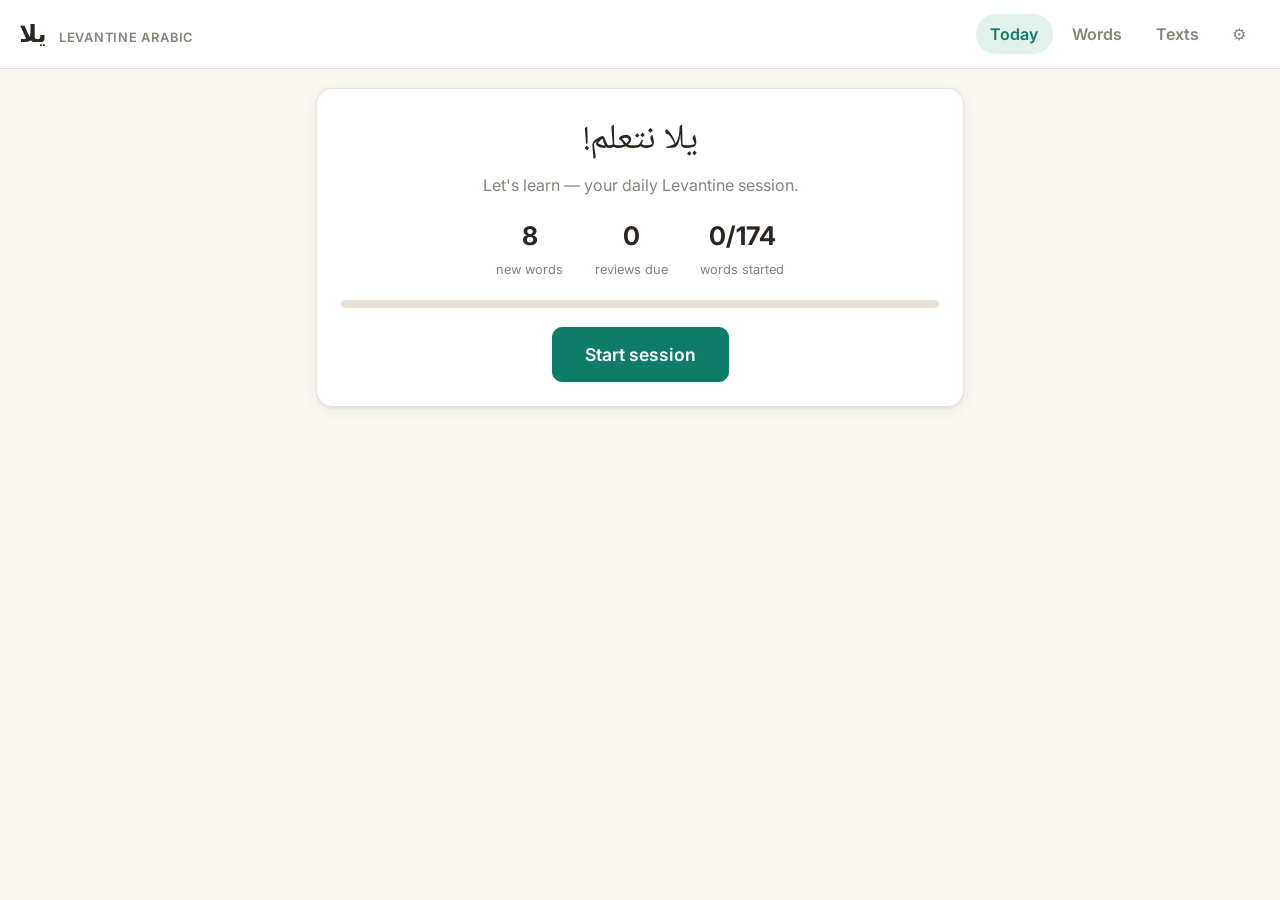
==== index.html @ b0783ee7 "Levantine Arabic learning app: daily words, flashcards, listening texts A dependency-free static web" ====
<!DOCTYPE html>
<html lang="en">
<head>
  <meta charset="UTF-8">
  <meta name="viewport" content="width=device-width, initial-scale=1.0">
  <title>Yalla — Levantine Arabic</title>
  <link rel="preconnect" href="https://fonts.googleapis.com">
  <link rel="preconnect" href="https://fonts.gstatic.com" crossorigin>
  <link href="https://fonts.googleapis.com/css2?family=Noto+Naskh+Arabic:wght@400;600&family=Inter:wght@400;500;600;700&display=swap" rel="stylesheet">
  <link rel="stylesheet" href="style.css">
</head>
<body>
  <header class="topbar">
    <h1 class="logo">يلا <span class="logo-sub">Levantine Arabic</span></h1>
    <nav class="tabs" id="tabs">
      <button class="tab active" data-tab="today">Today</button>
      <button class="tab" data-tab="words">Words</button>
      <button class="tab" data-tab="texts">Texts</button>
      <button class="tab" data-tab="settings">⚙</button>
    </nav>
  </header>

  <main id="main">
    <!-- TODAY -->
    <section id="view-today" class="view active">
      <div id="today-summary"></div>
      <div id="session" class="hidden"></div>
    </section>

    <!-- WORDS -->
    <section id="view-words" class="view">
      <div class="words-controls">
        <input type="search" id="word-search" placeholder="Search words… (Arabic or English)">
        <select id="cat-filter"></select>
      </div>
      <div id="word-list"></div>
    </section>

    <!-- TEXTS -->
    <section id="view-texts" class="view">
      <div id="text-list"></div>
      <div id="text-view" class="hidden"></div>
    </section>

    <!-- SETTINGS -->
    <section id="view-settings" class="view">
      <h2>Settings</h2>
      <div class="setting-row">
        <label for="set-newperday">New words per day</label>
        <select id="set-newperday">
          <option value="4">4</option>
          <option value="8" selected>8</option>
          <option value="12">12</option>
        </select>
      </div>
      <div class="setting-row">
        <label for="set-translit">Show transliteration</label>
        <input type="checkbox" id="set-translit" checked>
      </div>
      <div class="setting-row">
        <label for="set-rate">Speech speed</label>
        <input type="range" id="set-rate" min="0.5" max="1.2" step="0.1" value="0.8">
        <span id="rate-label">0.8×</span>
      </div>
      <div class="setting-row">
        <label>Progress</label>
        <button id="btn-reset" class="btn danger">Reset all progress</button>
      </div>
      <p class="about">
        Vocabulary and texts are in Levantine Arabic (شامي). Definitions and word
        audio come from open knowledge sources:
        <a href="https://en.wiktionary.org" target="_blank" rel="noopener">Wiktionary</a> and
        <a href="https://commons.wikimedia.org" target="_blank" rel="noopener">Wikimedia Commons</a>
        (Lingua Libre recordings by native speakers, CC&nbsp;BY&#8209;SA). Sentence audio uses your
        browser's text-to-speech, which is Modern Standard Arabic flavoured — use it as an
        approximation and prefer the native recordings on single words when offered.
      </p>
    </section>
  </main>

  <!-- Wiktionary modal -->
  <div id="modal" class="modal hidden">
    <div class="modal-box">
      <div class="modal-head">
        <h3 id="modal-title" dir="rtl"></h3>
        <button id="modal-close" class="btn ghost">✕</button>
      </div>
      <div id="modal-body">Loading…</div>
      <a id="modal-link" href="#" target="_blank" rel="noopener" class="wik-link">Open on Wiktionary ↗</a>
    </div>
  </div>

  <script src="data.js"></script>
  <script src="app.js"></script>
</body>
</html>
---- style.css ----
/* Yalla — Levantine Arabic learner */

:root {
  --bg: #faf7f2;
  --card: #ffffff;
  --ink: #2b2620;
  --muted: #8a8177;
  --line: #e8e1d6;
  --accent: #0e7c66;
  --accent-ink: #ffffff;
  --accent-soft: #e2f1ec;
  --danger: #b4432f;
  --gold: #c99a2e;
  --shadow: 0 1px 3px rgba(43, 38, 32, .08), 0 4px 16px rgba(43, 38, 32, .06);
}
@media (prefers-color-scheme: dark) {
  :root {
    --bg: #191714;
    --card: #23201c;
    --ink: #ece7de;
    --muted: #9a9187;
    --line: #363028;
    --accent: #34a58b;
    --accent-ink: #10201b;
    --accent-soft: #24352f;
    --gold: #d9b45a;
    --shadow: 0 1px 3px rgba(0, 0, 0, .4);
  }
}

* { box-sizing: border-box; margin: 0; padding: 0; }
html { -webkit-text-size-adjust: 100%; }
body {
  font-family: "Inter", system-ui, sans-serif;
  background: var(--bg);
  color: var(--ink);
  line-height: 1.55;
  min-height: 100vh;
}
[dir="rtl"], .fc-ar, .w-ar, .line-ar, .hero-ar, .text-title-ar {
  font-family: "Noto Naskh Arabic", "Geeza Pro", "Amiri", serif;
}

a { color: var(--accent); }
.hidden { display: none !important; }
.muted { color: var(--muted); }

/* ——— Layout ——— */
.topbar {
  display: flex;
  align-items: center;
  justify-content: space-between;
  flex-wrap: wrap;
  gap: .5rem;
  padding: .9rem 1.2rem;
  border-bottom: 1px solid var(--line);
  background: var(--card);
  position: sticky;
  top: 0;
  z-index: 10;
}
.logo { font-size: 1.5rem; font-weight: 600; }
.logo-sub {
  font-family: "Inter", sans-serif;
  font-size: .8rem;
  font-weight: 600;
  color: var(--muted);
  letter-spacing: .06em;
  text-transform: uppercase;
  margin-inline-start: .4rem;
}
main { max-width: 680px; margin: 0 auto; padding: 1.2rem 1rem 4rem; }
.view { display: none; }
.view.active { display: block; }

/* ——— Tabs ——— */
.tabs { display: flex; gap: .3rem; }
.tab {
  border: none;
  background: transparent;
  color: var(--muted);
  font: inherit;
  font-weight: 600;
  padding: .45rem .9rem;
  border-radius: 999px;
  cursor: pointer;
}
.tab.active { background: var(--accent-soft); color: var(--accent); }

/* ——— Buttons ——— */
.btn {
  font: inherit;
  font-weight: 600;
  border: 1px solid var(--line);
  background: var(--card);
  color: var(--ink);
  border-radius: 10px;
  padding: .5rem 1rem;
  cursor: pointer;
  transition: transform .06s;
}
.btn:active { transform: scale(.97); }
.btn.primary { background: var(--accent); border-color: var(--accent); color: var(--accent-ink); }
.btn.big { font-size: 1.1rem; padding: .8rem 2rem; }
.btn.ghost { background: transparent; }
.btn.small { padding: .3rem .6rem; font-size: .85rem; }
.btn.danger { color: var(--danger); border-color: var(--danger); background: transparent; }
.btn.audio { border-radius: 999px; }
.btn.audio.playing { background: var(--accent-soft); border-color: var(--accent); }
.btn.audio.native { box-shadow: 0 0 0 2px var(--gold) inset; } /* real speaker recording */

/* ——— Cards ——— */
.card {
  background: var(--card);
  border: 1px solid var(--line);
  border-radius: 16px;
  box-shadow: var(--shadow);
  padding: 1.5rem;
}
.hero { text-align: center; }
.hero-ar { font-size: 2.2rem; margin-bottom: .3rem; }
.stats { display: flex; justify-content: center; gap: 2rem; margin: 1.2rem 0; }
.stat b { font-size: 1.6rem; display: block; }
.stat span { font-size: .8rem; color: var(--muted); }
.progressbar {
  height: 8px;
  background: var(--line);
  border-radius: 999px;
  overflow: hidden;
  margin-bottom: 1.2rem;
}
.progressbar > div { height: 100%; background: var(--accent); border-radius: 999px; }
.progressbar.slim { height: 5px; flex: 1; margin: 0; }
.done-msg { font-size: 1.05rem; }

/* ——— Flashcards ——— */
.session-top { display: flex; align-items: center; gap: .8rem; margin-bottom: 1rem; }
.flashcard { text-align: center; display: flex; flex-direction: column; align-items: center; gap: 1rem; }
.badge {
  font-size: .72rem;
  font-weight: 700;
  letter-spacing: .05em;
  text-transform: uppercase;
  color: var(--gold);
}
.badge.review { color: var(--accent); }
.fc-ar { font-size: 3rem; line-height: 1.4; }
.fc-tr { font-size: 1.15rem; color: var(--muted); font-style: italic; }
.fc-en { font-size: 1.25rem; font-weight: 600; margin-top: .2rem; }
.grade { display: flex; gap: .6rem; }
.grade .btn { min-width: 88px; }
.grade-again { color: var(--danger); }
.grade-good { color: var(--accent); }
.grade-easy { color: var(--gold); }

/* ——— Words list ——— */
.words-controls { display: flex; gap: .6rem; margin-bottom: 1rem; }
.words-controls input[type="search"] {
  flex: 1;
  font: inherit;
  padding: .55rem .8rem;
  border: 1px solid var(--line);
  border-radius: 10px;
  background: var(--card);
  color: var(--ink);
}
.words-controls select {
  font: inherit;
  border: 1px solid var(--line);
  border-radius: 10px;
  background: var(--card);
  color: var(--ink);
  padding: .55rem;
}
.cat-head { margin: 1.2rem 0 .4rem; font-size: .85rem; text-transform: uppercase; letter-spacing: .07em; color: var(--muted); }
.word-row {
  display: flex;
  align-items: center;
  gap: .7rem;
  padding: .5rem .6rem;
  border-bottom: 1px solid var(--line);
}
.word-main { flex: 1; display: flex; flex-wrap: wrap; align-items: baseline; gap: .2rem .7rem; }
.w-ar { font-size: 1.35rem; }
.w-tr { color: var(--muted); font-style: italic; font-size: .9rem; }
.w-en { font-size: .95rem; }
.w-box { color: var(--accent); font-size: .6rem; letter-spacing: .15em; min-width: 3.2em; text-align: end; }

/* ——— Texts ——— */
#text-list { display: grid; gap: .8rem; }
.text-card {
  display: flex;
  align-items: baseline;
  gap: .8rem;
  text-align: start;
  cursor: pointer;
  font: inherit;
  color: var(--ink);
  padding: 1.1rem 1.3rem;
}
.text-level {
  font-size: .72rem;
  font-weight: 700;
  color: var(--accent);
  background: var(--accent-soft);
  border-radius: 6px;
  padding: .15rem .45rem;
}
.text-title-ar { font-size: 1.4rem; }
.text-title-en { color: var(--muted); font-size: .9rem; margin-inline-start: auto; }

.text-head { display: flex; align-items: center; gap: .8rem; margin-bottom: .8rem; }
.text-head h2 { font-size: 1.5rem; flex: 1; text-align: center; }
.text-toolbar {
  display: flex;
  flex-wrap: wrap;
  align-items: center;
  gap: 1rem;
  padding: .8rem 0;
}
.toggle { display: flex; align-items: center; gap: .4rem; font-size: .9rem; color: var(--muted); cursor: pointer; }
.listen-hint { font-size: .85rem; margin-bottom: .8rem; }

.lines { display: grid; gap: .5rem; }
.line {
  display: flex;
  gap: .8rem;
  align-items: flex-start;
  background: var(--card);
  border: 1px solid var(--line);
  border-radius: 12px;
  padding: .7rem .9rem;
}
.line.current { border-color: var(--accent); box-shadow: 0 0 0 1px var(--accent); }
.line-body { flex: 1; }
.line-ar { font-size: 1.35rem; line-height: 1.9; cursor: pointer; transition: filter .25s; }
.line-ar.veiled { filter: blur(9px); user-select: none; }
.line-sp { color: var(--accent); font-weight: 600; }
.line-en { color: var(--muted); font-size: .92rem; margin-top: .15rem; }

/* ——— Settings ——— */
#view-settings h2 { margin-bottom: 1rem; }
.setting-row {
  display: flex;
  align-items: center;
  gap: 1rem;
  padding: .8rem 0;
  border-bottom: 1px solid var(--line);
}
.setting-row label:first-child { flex: 1; font-weight: 600; }
.setting-row select, .setting-row input[type="range"] { font: inherit; }
.about { margin-top: 1.5rem; font-size: .88rem; color: var(--muted); }

/* ——— Modal ——— */
.modal {
  position: fixed;
  inset: 0;
  background: rgba(0, 0, 0, .45);
  display: flex;
  align-items: center;
  justify-content: center;
  padding: 1rem;
  z-index: 50;
}
.modal-box {
  background: var(--card);
  border-radius: 16px;
  max-width: 480px;
  width: 100%;
  max-height: 80vh;
  overflow-y: auto;
  padding: 1.3rem;
  box-shadow: var(--shadow);
}
.modal-head { display: flex; justify-content: space-between; align-items: center; margin-bottom: .8rem; }
.modal-head h3 { font-size: 1.8rem; }
.wik-section { margin-bottom: 1rem; }
.wik-section h4 { font-size: .8rem; text-transform: uppercase; letter-spacing: .06em; color: var(--muted); margin-bottom: .3rem; }
.wik-section ol { padding-inline-start: 1.3rem; }
.wik-link { display: inline-block; margin-top: .4rem; font-size: .9rem; }

@media (max-width: 480px) {
  .fc-ar { font-size: 2.4rem; }
  .stats { gap: 1.2rem; }
  .text-title-en { display: none; }
}
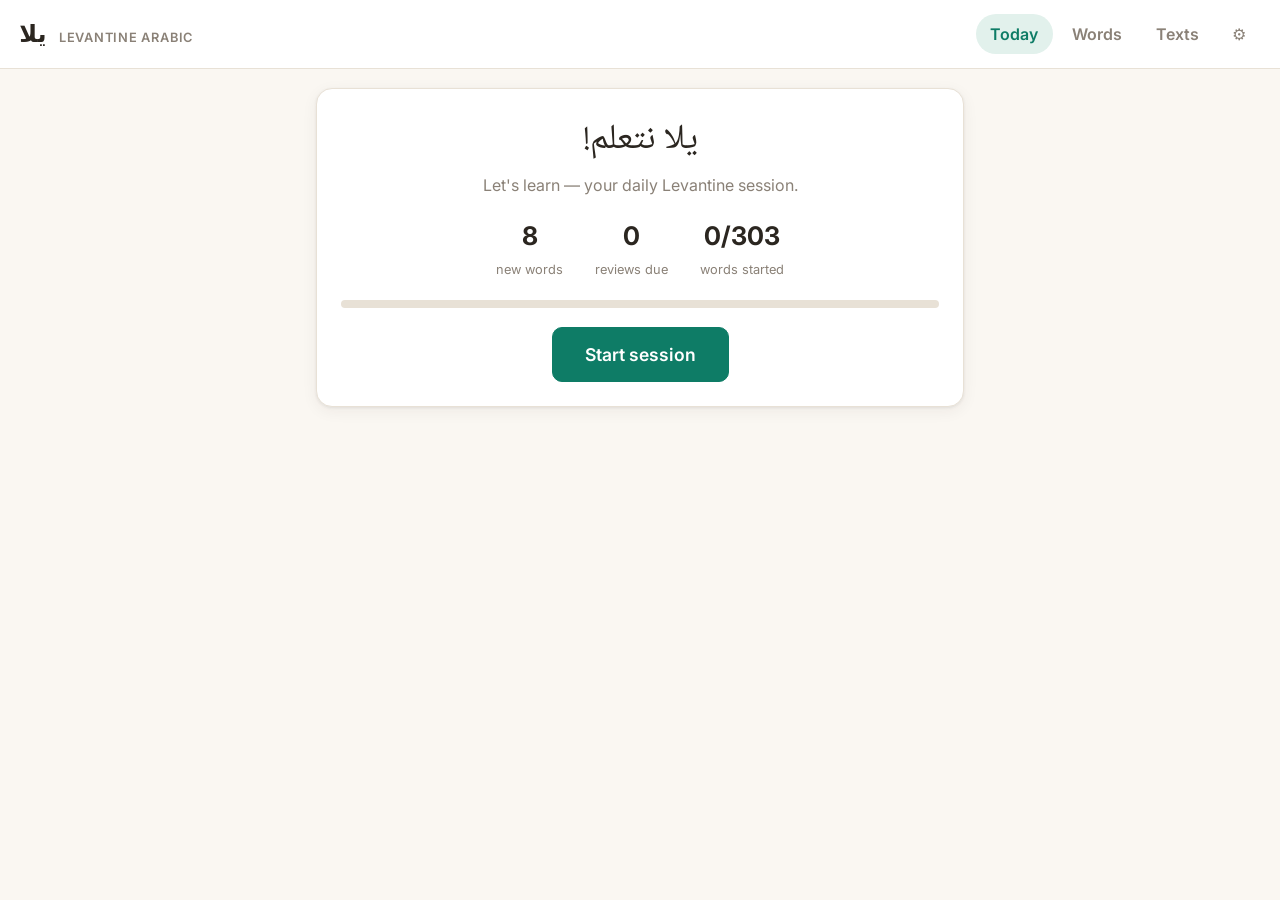
==== commit a4abeb65: "Play native recordings in the app Word audio now comes from audio/, chosen at build time, instead of" ====
--- a/index.html
+++ b/index.html
@@ -58,6 +58,16 @@
         <input type="checkbox" id="set-translit" checked>
       </div>
       <div class="setting-row">
+        <label for="set-voice">Arabic voice</label>
+        <select id="set-voice"></select>
+        <button id="btn-testvoice" class="btn small">▶ Test</button>
+      </div>
+      <p id="voice-hint" class="voice-hint"></p>
+      <div class="setting-row">
+        <label for="set-urbanqaf">Speak ق as hamza (urban pronunciation)</label>
+        <input type="checkbox" id="set-urbanqaf" checked>
+      </div>
+      <div class="setting-row">
         <label for="set-rate">Speech speed</label>
         <input type="range" id="set-rate" min="0.5" max="1.2" step="0.1" value="0.8">
         <span id="rate-label">0.8×</span>
@@ -67,14 +77,16 @@
         <button id="btn-reset" class="btn danger">Reset all progress</button>
       </div>
       <p class="about">
-        Vocabulary and texts are in Levantine Arabic (شامي). Definitions and word
-        audio come from open knowledge sources:
-        <a href="https://en.wiktionary.org" target="_blank" rel="noopener">Wiktionary</a> and
-        <a href="https://commons.wikimedia.org" target="_blank" rel="noopener">Wikimedia Commons</a>
-        (Lingua Libre recordings by native speakers, CC&nbsp;BY&#8209;SA). Sentence audio uses your
-        browser's text-to-speech, which is Modern Standard Arabic flavoured — use it as an
-        approximation and prefer the native recordings on single words when offered.
+        Vocabulary and texts are in Levantine Arabic (شامي). Definitions come from
+        <a href="https://en.wiktionary.org" target="_blank" rel="noopener">Wiktionary</a>.
+        Words with a recording play a real speaker; the rest, and every sentence, use your
+        browser's text-to-speech, which is Modern Standard Arabic flavoured — treat it as an
+        approximation. The app respells dialect words before speaking them (so مرحبا isn't
+        read with classical nunation) and can read ق as a hamza, the urban Levantine way.
+        If your system has regional Arabic voices (Microsoft Edge ships ar&#8209;LB /
+        ar&#8209;SY / ar&#8209;JO ones), pick one above — they sound much closer to the dialect.
       </p>
+      <div id="credits" class="credits"></div>
     </section>
   </main>
 
--- a/style.css
+++ b/style.css
@@ -249,6 +249,8 @@
 }
 .setting-row label:first-child { flex: 1; font-weight: 600; }
 .setting-row select, .setting-row input[type="range"] { font: inherit; }
+.voice-hint { font-size: .82rem; color: var(--muted); padding: .5rem 0; }
+.voice-hint.warn { color: var(--danger); }
 .about { margin-top: 1.5rem; font-size: .88rem; color: var(--muted); }
 
 /* ——— Modal ——— */
@@ -284,3 +286,13 @@
   .stats { gap: 1.2rem; }
   .text-title-en { display: none; }
 }
+
+/* Speaker credits in Settings — CC BY-SA requires naming them. */
+.credits {
+  margin-top: 1.5rem;
+  padding-top: 1rem;
+  border-top: 1px solid var(--line);
+}
+.credits h3 { font-size: .95rem; margin: 0 0 .4rem; }
+.credits p { margin: 0; font-size: .85rem; line-height: 1.6; }
+.credits b { font-weight: 600; }
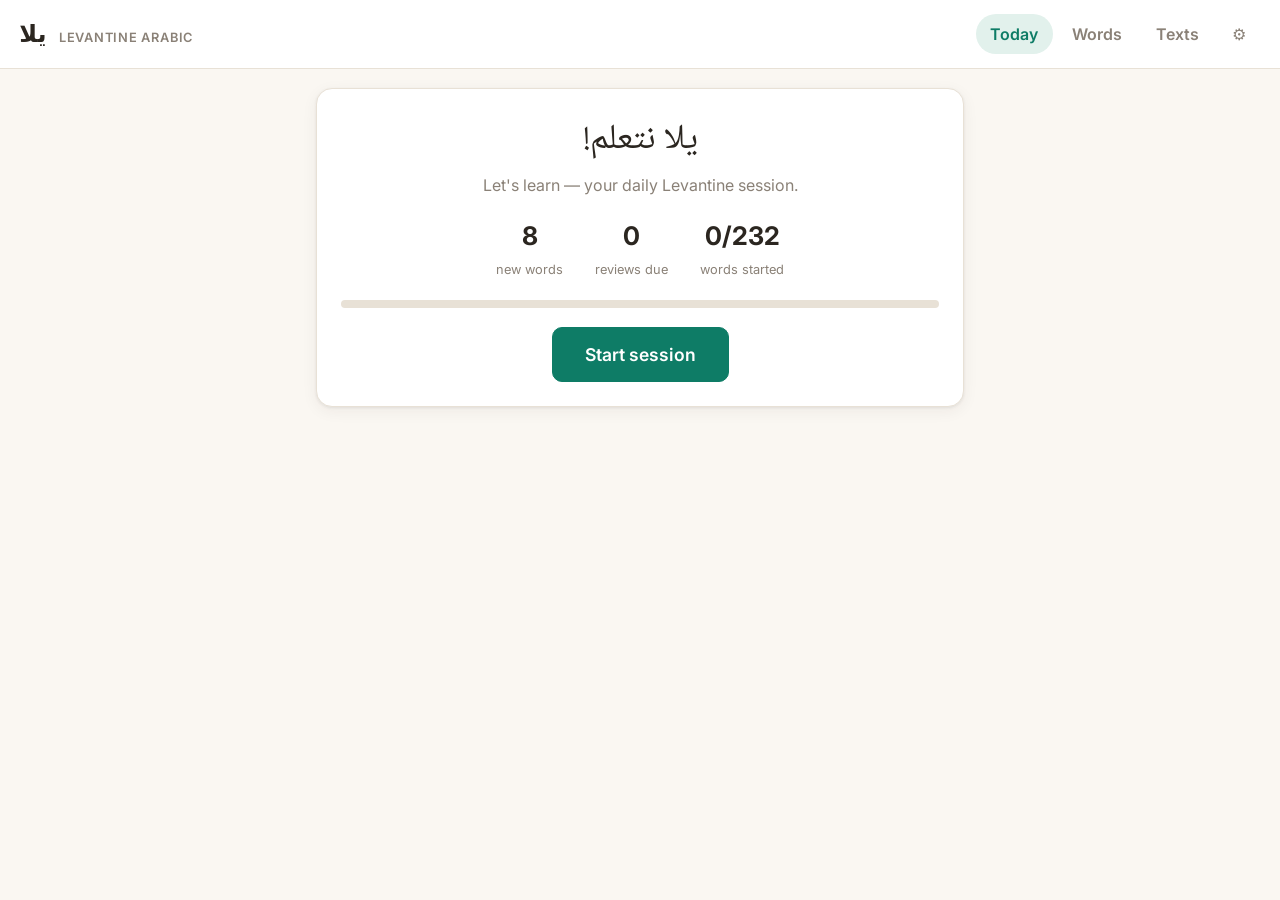
==== commit 19acbe9c: "Synthesise the dialogue lines with a Levantine TTS model The Texts tab has been a reading exercise s" ====
--- a/index.html
+++ b/index.html
@@ -58,33 +58,19 @@
         <input type="checkbox" id="set-translit" checked>
       </div>
       <div class="setting-row">
-        <label for="set-voice">Arabic voice</label>
-        <select id="set-voice"></select>
-        <button id="btn-testvoice" class="btn small">▶ Test</button>
-      </div>
-      <p id="voice-hint" class="voice-hint"></p>
-      <div class="setting-row">
-        <label for="set-urbanqaf">Speak ق as hamza (urban pronunciation)</label>
-        <input type="checkbox" id="set-urbanqaf" checked>
-      </div>
-      <div class="setting-row">
-        <label for="set-rate">Speech speed</label>
-        <input type="range" id="set-rate" min="0.5" max="1.2" step="0.1" value="0.8">
-        <span id="rate-label">0.8×</span>
-      </div>
-      <div class="setting-row">
         <label>Progress</label>
         <button id="btn-reset" class="btn danger">Reset all progress</button>
       </div>
       <p class="about">
         Vocabulary and texts are in Levantine Arabic (شامي). Definitions come from
         <a href="https://en.wiktionary.org" target="_blank" rel="noopener">Wiktionary</a>.
-        Words with a recording play a real speaker; the rest, and every sentence, use your
-        browser's text-to-speech, which is Modern Standard Arabic flavoured — treat it as an
-        approximation. The app respells dialect words before speaking them (so مرحبا isn't
-        read with classical nunation) and can read ق as a hamza, the urban Levantine way.
-        If your system has regional Arabic voices (Microsoft Edge ships ar&#8209;LB /
-        ar&#8209;SY / ar&#8209;JO ones), pick one above — they sound much closer to the dialect.
+        Every <b>word</b> you hear is a native South Levantine recording — never a
+        synthetic voice. A browser's Arabic voice reads the dialect as Modern
+        Standard, with case endings and a qaf nobody says in Damascus or Amman, and
+        that is worse than hearing nothing. Words without a recording yet are marked
+        “no recording” and stay silent until one exists. The <b>dialogue lines</b>
+        under Texts are a separate case — no word-at-a-time corpus can supply a
+        whole sentence — and any audio they have is synthetic and marked ◈.
       </p>
       <div id="credits" class="credits"></div>
     </section>
--- a/style.css
+++ b/style.css
@@ -107,7 +107,31 @@
 .btn.danger { color: var(--danger); border-color: var(--danger); background: transparent; }
 .btn.audio { border-radius: 999px; }
 .btn.audio.playing { background: var(--accent-soft); border-color: var(--accent); }
-.btn.audio.native { box-shadow: 0 0 0 2px var(--gold) inset; } /* real speaker recording */
+/* Placeholders where a word has no recording: they hold the button's slot so
+   rows stay aligned, without looking like something you can press. */
+.btn.audio.silent { border-style: dashed; color: var(--muted); cursor: default; text-align: center; }
+.no-clip {
+  font-size: .78rem;
+  color: var(--muted);
+  border: 1px dashed var(--line);
+  border-radius: 999px;
+  padding: .25rem .7rem;
+}
+/* Synthetic audio never wears the same clothes as a recording. Word buttons
+   play a real speaker and stay plain; anything reading a whole sentence is a
+   model, and says so — in colour, and with the ◈ that the Settings credit and
+   the text list use for the same thing. */
+.btn.synthetic { border-color: var(--gold); color: var(--gold); }
+.btn.synthetic.primary { background: transparent; }
+.btn.audio.synthetic.playing { background: transparent; box-shadow: 0 0 0 2px var(--gold) inset; }
+.synth-dot { color: var(--gold); }
+.synth-note {
+  font-size: .82rem;
+  color: var(--muted);
+  border-inline-start: 3px solid var(--gold);
+  padding: .35rem 0 .35rem .7rem;
+  margin: 0 0 .9rem;
+}
 
 /* ——— Cards ——— */
 .card {
@@ -231,9 +255,11 @@
   border-radius: 12px;
   padding: .7rem .9rem;
 }
-.line.current { border-color: var(--accent); box-shadow: 0 0 0 1px var(--accent); }
+.line.current { border-color: var(--gold); box-shadow: 0 0 0 1px var(--gold); }
 .line-body { flex: 1; }
 .line-ar { font-size: 1.35rem; line-height: 1.9; cursor: pointer; transition: filter .25s; }
+/* Listening mode: the line is there to be heard first, so it is blurred rather
+   than hidden — you can see how long it is and where the speaker changes. */
 .line-ar.veiled { filter: blur(9px); user-select: none; }
 .line-sp { color: var(--accent); font-weight: 600; }
 .line-en { color: var(--muted); font-size: .92rem; margin-top: .15rem; }
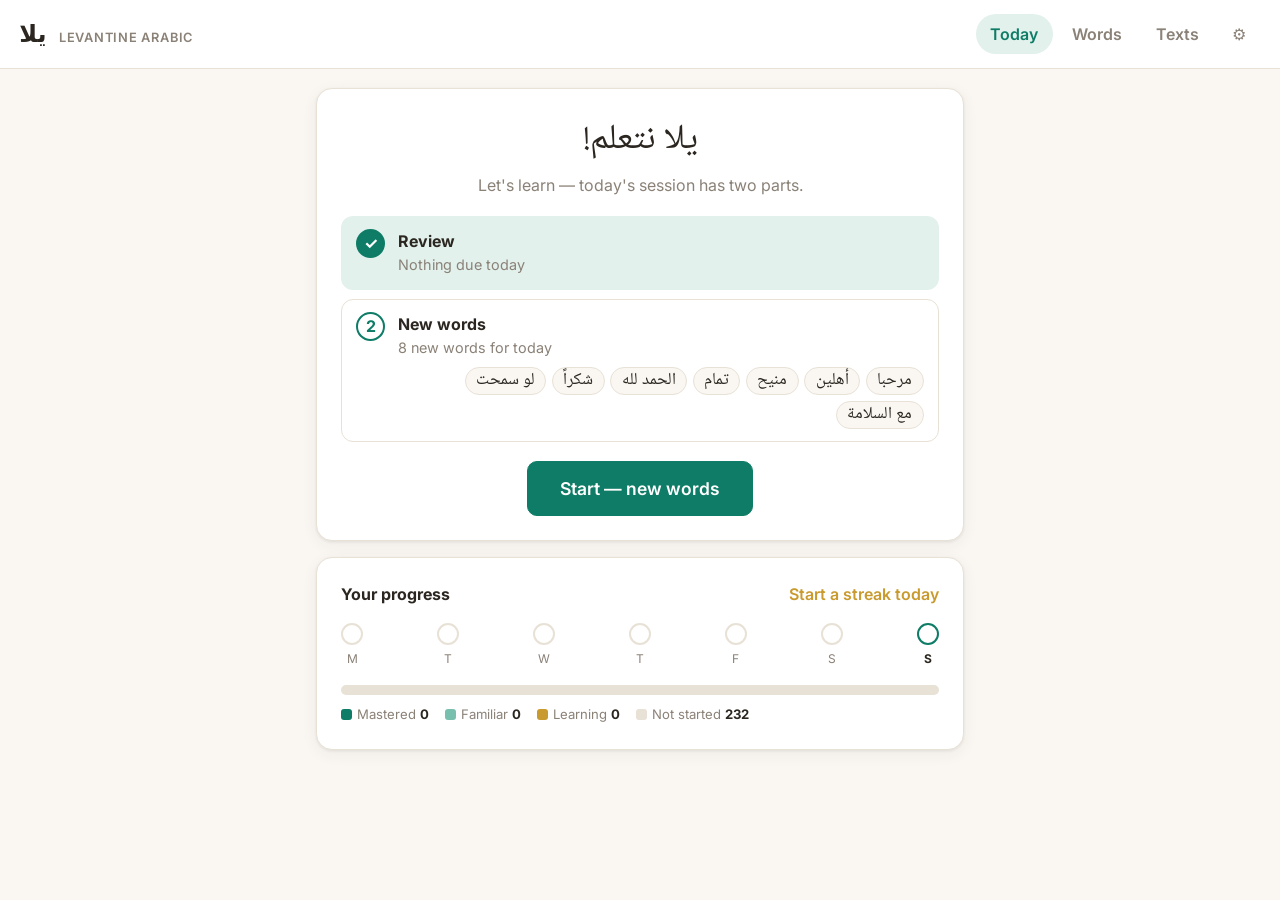
==== commit 93a3155b: "Add a daily practice reminder Coming back every day is most of what learning words takes, and the ap" ====
--- a/index.html
+++ b/index.html
@@ -57,6 +57,17 @@
         <label for="set-translit">Show transliteration</label>
         <input type="checkbox" id="set-translit" checked>
       </div>
+      <div class="setting-block">
+        <h3>Daily reminder</h3>
+        <p class="muted">
+          A few minutes every day beats an hour on Sunday. This app has no server,
+          so it can't push a reminder to your phone — the one that reaches you with
+          the app closed is a daily event in your own calendar. Notifications from
+          the app are a backup that works only while it's open in a tab, and they
+          skip the days you've already practised.
+        </p>
+        <div id="reminder-settings" class="reminder-mount"></div>
+      </div>
       <div class="setting-row">
         <label>Progress</label>
         <button id="btn-reset" class="btn danger">Reset all progress</button>
--- a/style.css
+++ b/style.css
@@ -11,6 +11,7 @@
   --accent-soft: #e2f1ec;
   --danger: #b4432f;
   --gold: #c99a2e;
+  --familiar: #79bfae;
   --shadow: 0 1px 3px rgba(43, 38, 32, .08), 0 4px 16px rgba(43, 38, 32, .06);
 }
 @media (prefers-color-scheme: dark) {
@@ -24,6 +25,7 @@
     --accent-ink: #10201b;
     --accent-soft: #24352f;
     --gold: #d9b45a;
+    --familiar: #2b6f60;
     --shadow: 0 1px 3px rgba(0, 0, 0, .4);
   }
 }
@@ -154,11 +156,100 @@
   margin-bottom: 1.2rem;
 }
 .progressbar > div { height: 100%; background: var(--accent); border-radius: 999px; }
-.progressbar.slim { height: 5px; flex: 1; margin: 0; }
-.done-msg { font-size: 1.05rem; }
+.progressbar.slim { height: 5px; }
+.big-check {
+  width: 3rem;
+  height: 3rem;
+  margin: 0 auto .6rem;
+  border-radius: 999px;
+  background: var(--accent);
+  color: var(--accent-ink);
+  font-size: 1.6rem;
+  font-weight: 700;
+  line-height: 3rem;
+}
+.hero h2 { font-size: 1.25rem; margin: .2rem 0 .4rem; }
+.tomorrow { margin: 1rem 0; font-weight: 600; }
+.actions { display: flex; justify-content: center; flex-wrap: wrap; gap: .6rem; margin-top: 1.2rem; }
+
+/* ——— Today's plan: review, then new words ——— */
+.plan { list-style: none; display: grid; gap: .6rem; margin: 1.2rem 0; text-align: start; }
+.plan-step {
+  display: flex;
+  gap: .8rem;
+  align-items: flex-start;
+  border: 1px solid var(--line);
+  border-radius: 12px;
+  padding: .75rem .9rem;
+}
+.plan-mark {
+  flex: none;
+  width: 1.8rem;
+  height: 1.8rem;
+  border-radius: 999px;
+  border: 2px solid var(--accent);
+  color: var(--accent);
+  font-weight: 700;
+  text-align: center;
+  line-height: 1.6rem;
+}
+.plan-step.done { background: var(--accent-soft); border-color: transparent; }
+.plan-step.done .plan-mark { background: var(--accent); color: var(--accent-ink); }
+.plan-body { flex: 1; display: flex; flex-direction: column; min-width: 0; }
+.plan-body .muted { font-size: .9rem; }
+.chips { display: flex; flex-wrap: wrap; gap: .35rem; margin-top: .5rem; }
+.chip {
+  font-size: 1.05rem;
+  background: var(--bg);
+  border: 1px solid var(--line);
+  border-radius: 999px;
+  padding: 0 .65rem;
+}
+
+/* ——— Progress: streak, week, how well words have stuck ——— */
+.progress-card { margin-top: 1rem; }
+.pc-head { display: flex; justify-content: space-between; align-items: baseline; flex-wrap: wrap; gap: .5rem; }
+.streak { font-weight: 600; color: var(--gold); }
+.week { display: flex; justify-content: space-between; margin: 1rem 0; }
+.day { display: flex; flex-direction: column; align-items: center; gap: .3rem; font-size: .75rem; color: var(--muted); }
+.day i { width: 1.4rem; height: 1.4rem; border-radius: 999px; border: 2px solid var(--line); }
+.day.on i { background: var(--accent); border-color: var(--accent); }
+.day.today { color: var(--ink); font-weight: 700; }
+.day.today i { border-color: var(--accent); }
+.stagebar { display: flex; gap: 2px; height: 10px; border-radius: 999px; overflow: hidden; background: var(--line); }
+.seg.mastered, .sw.mastered { background: var(--accent); }
+.seg.familiar, .sw.familiar { background: var(--familiar); }
+.seg.learning, .sw.learning { background: var(--gold); }
+.seg.unseen, .sw.unseen { background: var(--line); }
+.legend { display: flex; flex-wrap: wrap; gap: .3rem 1rem; margin-top: .6rem; font-size: .82rem; color: var(--muted); }
+.legend b { color: var(--ink); }
+.sw { display: inline-block; width: .7rem; height: .7rem; border-radius: 3px; margin-inline-end: .3rem; vertical-align: -1px; }
+
+/* ——— End of session ——— */
+.learned { text-align: start; margin: 1rem 0; }
+.learned h3 { font-size: .85rem; text-transform: uppercase; letter-spacing: .07em; color: var(--muted); margin-bottom: .3rem; }
+.learned-row {
+  display: flex;
+  align-items: baseline;
+  gap: .8rem;
+  padding: .35rem 0;
+  border-bottom: 1px solid var(--line);
+}
 
 /* ——— Flashcards ——— */
-.session-top { display: flex; align-items: center; gap: .8rem; margin-bottom: 1rem; }
+.session-top { display: flex; align-items: center; gap: .8rem; margin-bottom: .6rem; }
+.session-top + .progressbar { margin-bottom: 1rem; }
+.steps { flex: 1; display: flex; flex-wrap: wrap; gap: .4rem; }
+.step {
+  font-size: .82rem;
+  font-weight: 600;
+  color: var(--muted);
+  border: 1px solid var(--line);
+  border-radius: 999px;
+  padding: .2rem .7rem;
+}
+.step.current { color: var(--accent); border-color: var(--accent); }
+.step.done { color: var(--accent); background: var(--accent-soft); border-color: transparent; }
 .flashcard { text-align: center; display: flex; flex-direction: column; align-items: center; gap: 1rem; }
 .badge {
   font-size: .72rem;
@@ -168,6 +259,7 @@
   color: var(--gold);
 }
 .badge.review { color: var(--accent); }
+.badge.again { color: var(--danger); }
 .fc-ar { font-size: 3rem; line-height: 1.4; }
 .fc-tr { font-size: 1.15rem; color: var(--muted); font-style: italic; }
 .fc-en { font-size: 1.25rem; font-weight: 600; margin-top: .2rem; }
@@ -278,6 +370,28 @@
 .voice-hint { font-size: .82rem; color: var(--muted); padding: .5rem 0; }
 .voice-hint.warn { color: var(--danger); }
 .about { margin-top: 1.5rem; font-size: .88rem; color: var(--muted); }
+.setting-block { padding: .9rem 0; border-bottom: 1px solid var(--line); }
+.setting-block h3 { font-size: 1rem; margin-bottom: .3rem; }
+.setting-block > p { font-size: .88rem; margin-bottom: .8rem; }
+
+/* ——— Daily reminder (Settings, and the end-of-session prompt) ——— */
+.reminder { display: grid; gap: .7rem; }
+.reminder-time { display: flex; align-items: center; gap: .6rem; font-weight: 600; }
+.reminder-time input {
+  font: inherit;
+  border: 1px solid var(--line);
+  border-radius: 10px;
+  background: var(--card);
+  color: var(--ink);
+  padding: .35rem .6rem;
+}
+.reminder-actions { display: flex; flex-wrap: wrap; gap: .5rem; }
+.rem-status { font-size: .85rem; }
+.rem-status:empty { display: none; }
+.reminder-prompt { margin-top: 1rem; display: grid; gap: .6rem; }
+.reminder-prompt > p { font-size: .9rem; }
+.reminder-prompt #reminder-dismiss { justify-self: start; }
+.streak.at-risk { margin-top: .6rem; }
 
 /* ——— Modal ——— */
 .modal {
